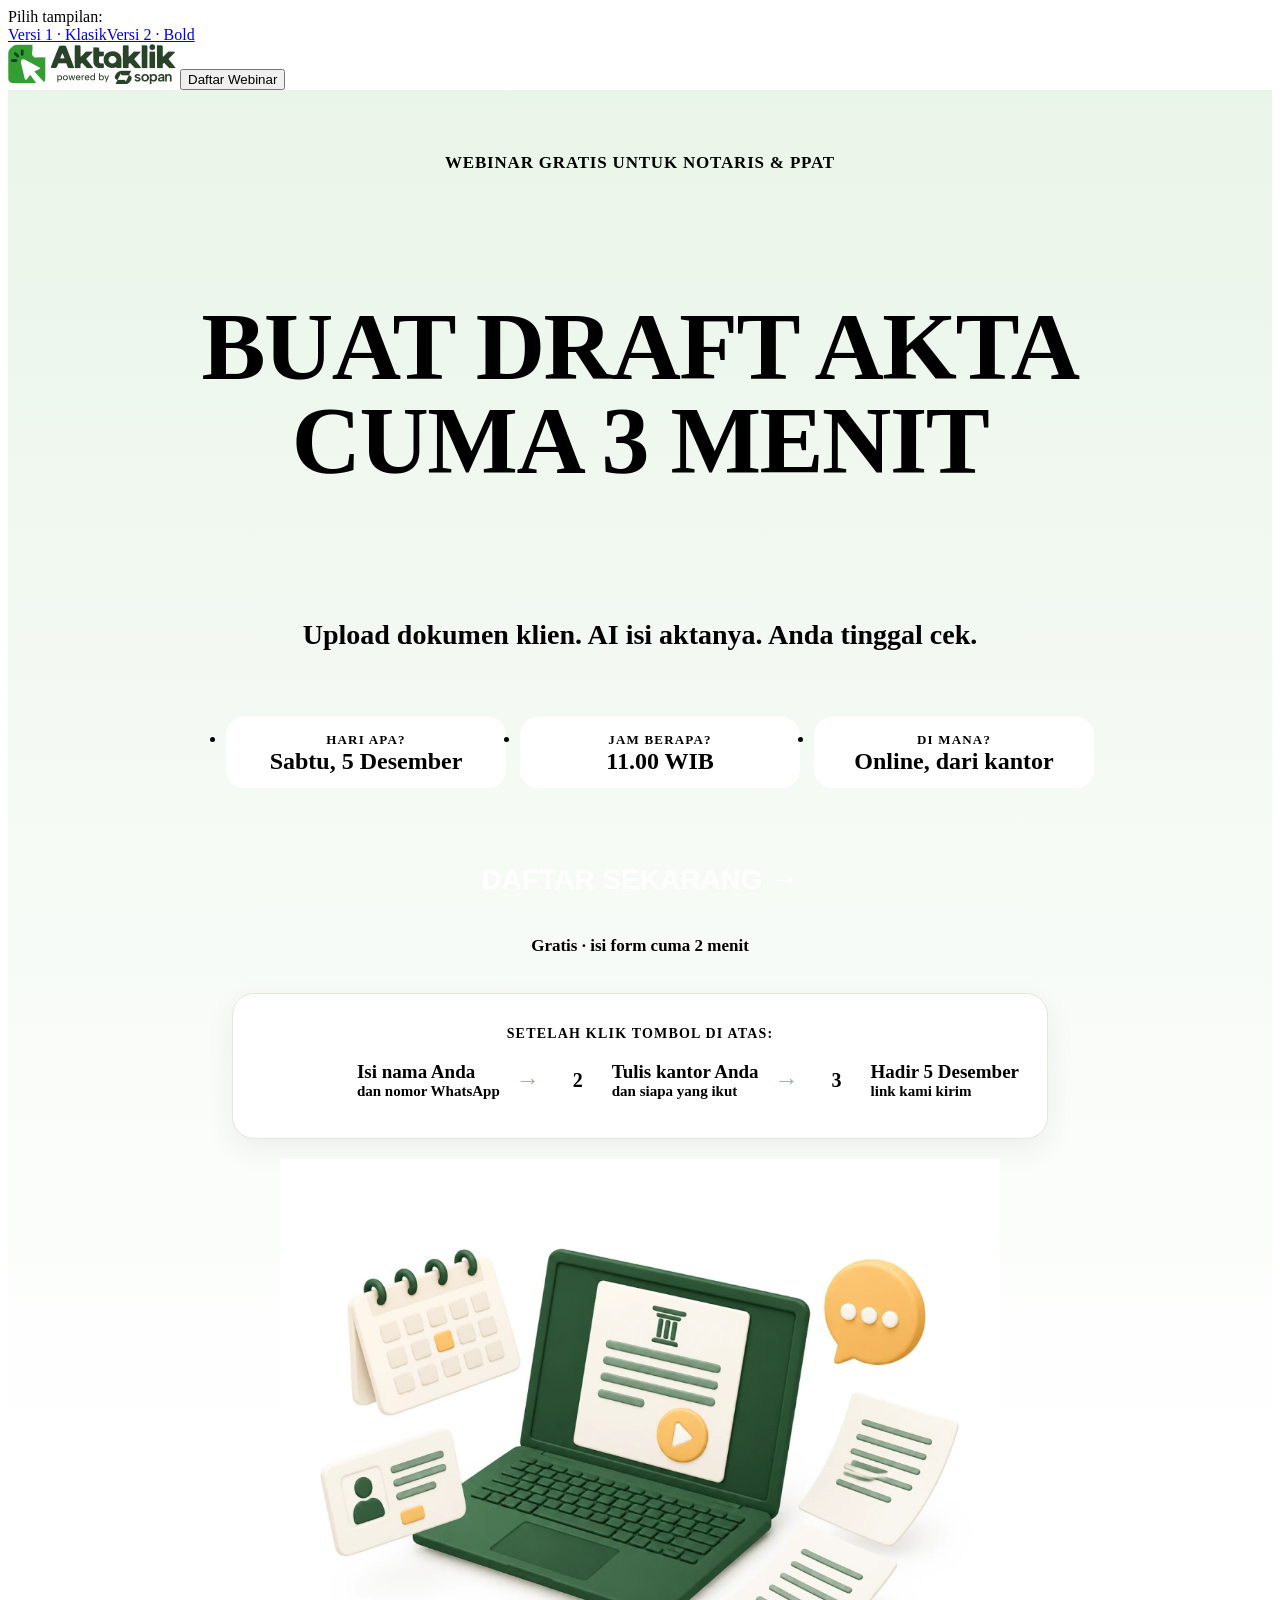
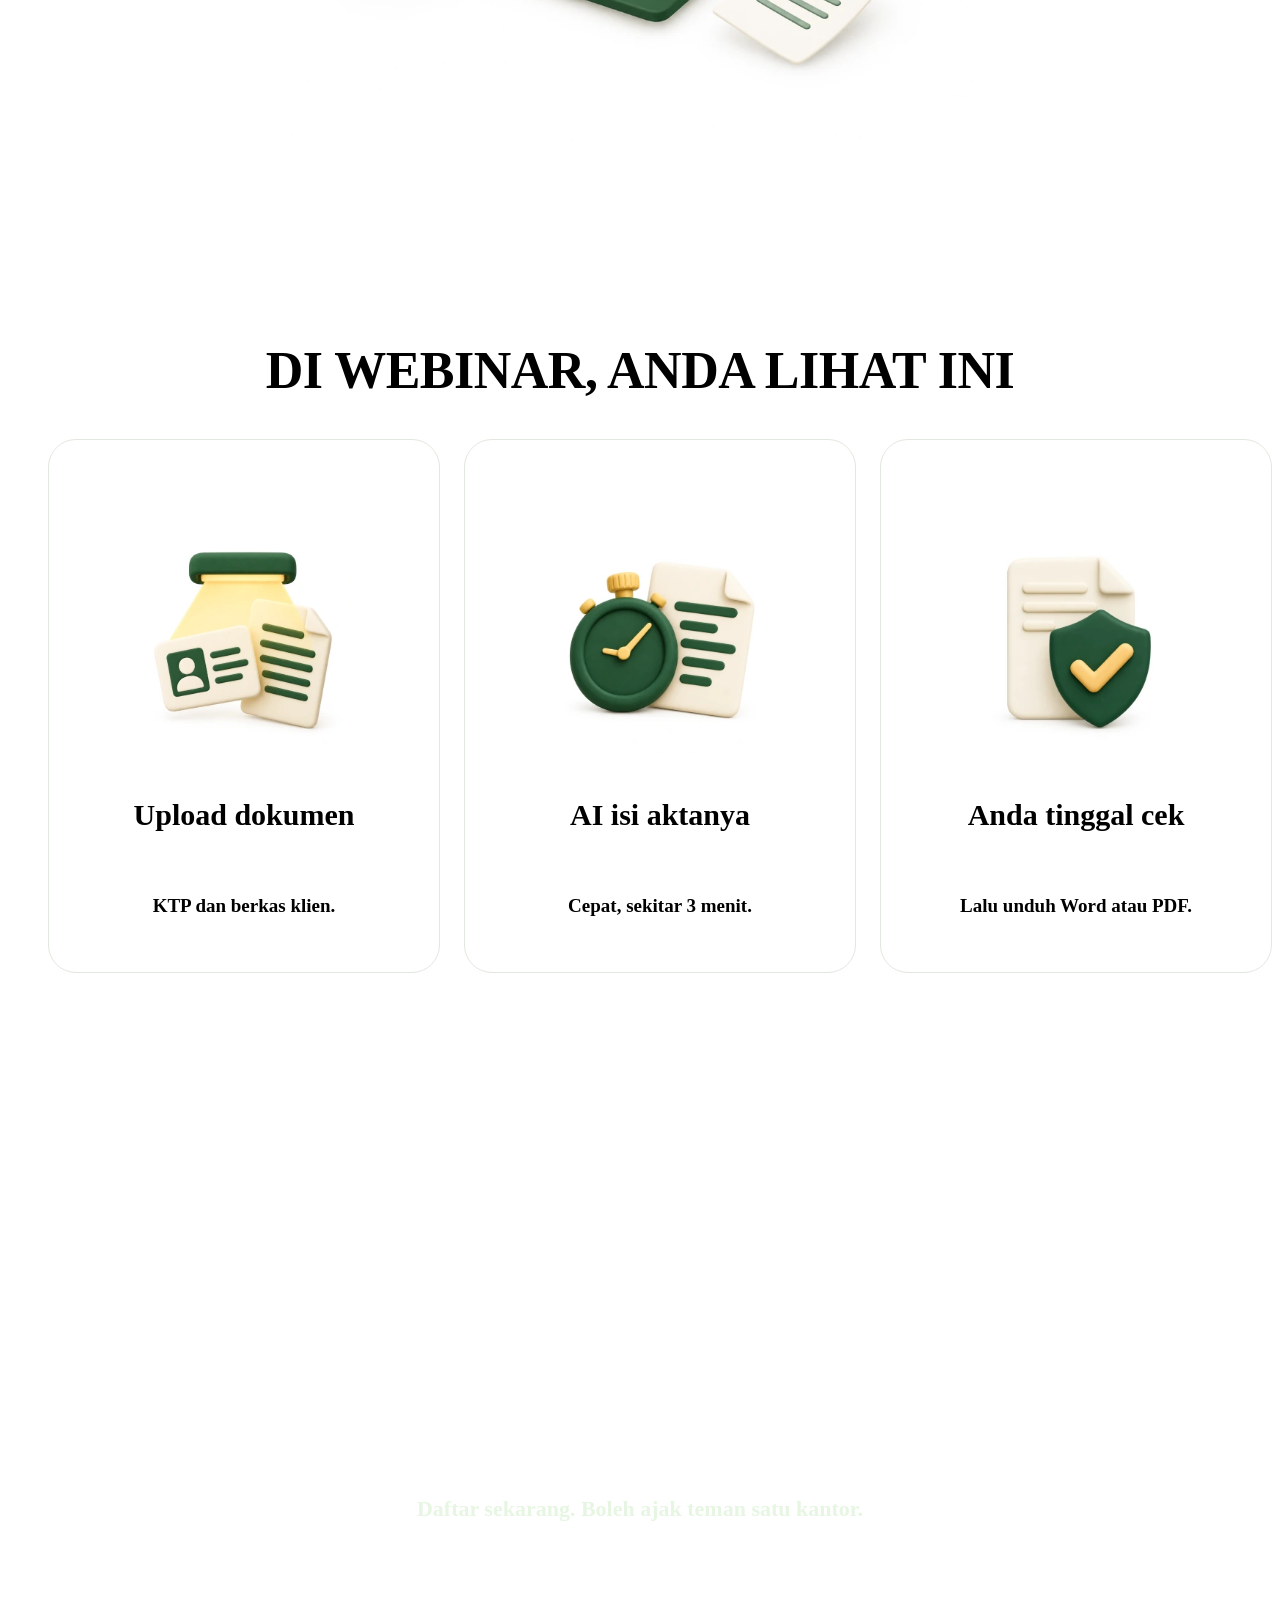
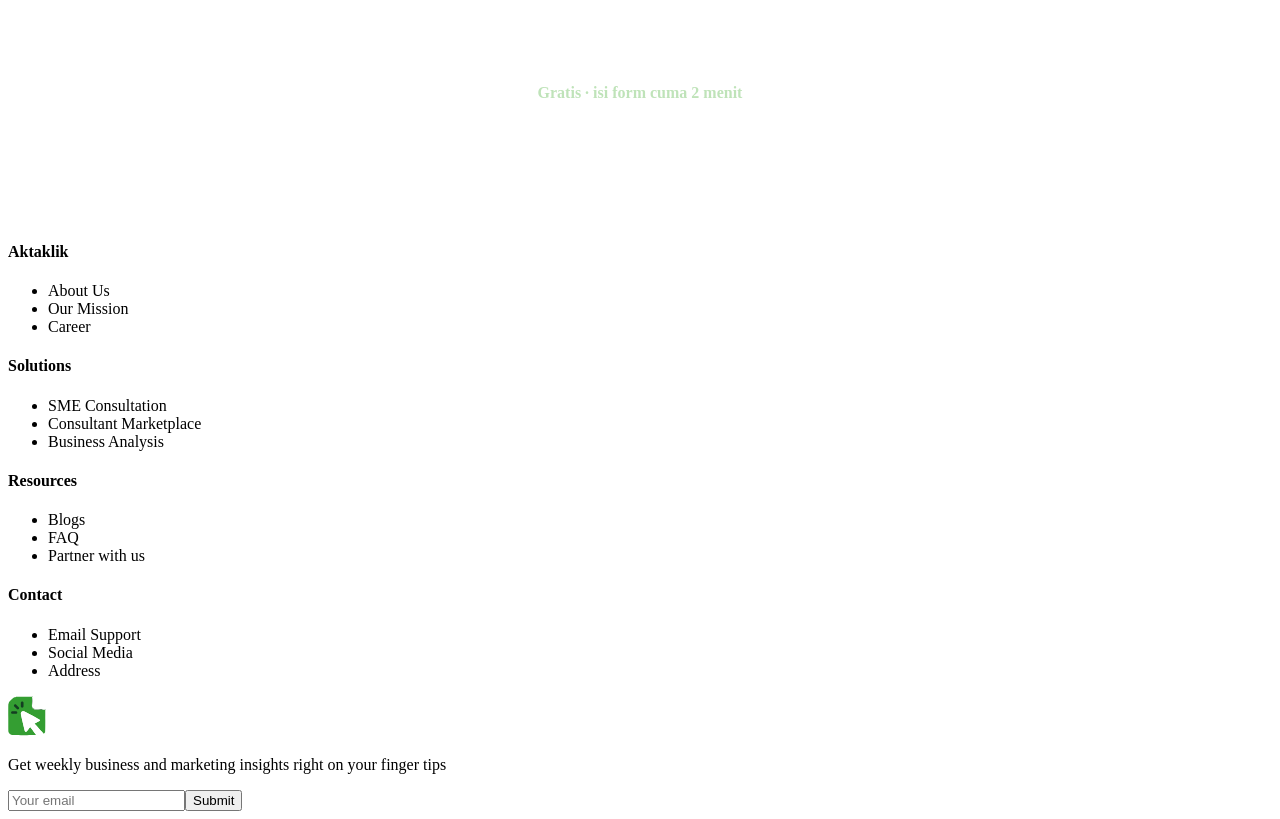
==== bold.html @ cf6633f9 "feat: halaman versi 2 (bold)" ====
<!doctype html>
<html lang="id">
<head>
<meta charset="utf-8">
<meta name="viewport" content="width=device-width,initial-scale=1">
<title>Webinar Gratis Aktaklik · Sabtu 5 Desember</title>
<meta name="description" content="Daftar webinar Aktaklik, Sabtu 5 Desember 2026 pukul 11.00 WIB, online.">
<meta name="robots" content="noindex">
<link rel="icon" href="assets/img/favicon.svg">
<link rel="preload" href="assets/fonts/albert-sans-latin-800-normal.woff2" as="font" type="font/woff2" crossorigin>
<link rel="stylesheet" href="assets/css/fonts.css">
<link rel="stylesheet" href="assets/css/base.css">
<link rel="stylesheet" href="assets/css/switcher.css">
<link rel="stylesheet" href="assets/css/modal.css">
<link rel="stylesheet" href="assets/css/bold.css">
</head>
<body data-version="bold">
<div class="switcher">
  <span>Pilih tampilan:</span>
  <nav aria-label="Pilih versi website"><a href="index.html">Versi 1 · Klasik</a><a href="bold.html" aria-current="page">Versi 2 · Bold</a></nav>
</div>
<header class="nav"><div class="container">
  <img src="assets/img/logo.webp" alt="Aktaklik powered by Sopan" width="168" height="40">
  <button class="btn-nav" type="button" data-open>Daftar Webinar</button>
</div></header>
<main>
  <section class="hero"><div class="container">
    <p class="tag">WEBINAR GRATIS UNTUK NOTARIS &amp; PPAT</p>
    <h1><span>Buat draft akta</span> <span>cuma <em>3 menit</em></span></h1>
    <p class="simple"><span>Upload dokumen klien.</span> <span>AI isi aktanya.</span> <span>Anda tinggal cek.</span></p>
    <ul class="when">
      <li><small>HARI APA?</small><b>Sabtu, 5 Desember</b></li>
      <li><small>JAM BERAPA?</small><b>11.00 WIB</b></li>
      <li><small>DI MANA?</small><b>Online, dari kantor</b></li>
    </ul>
    <button class="btn-glow" type="button" data-open>DAFTAR SEKARANG <span aria-hidden="true">→</span></button>
    <p class="free">Gratis · isi form cuma 2 menit</p>
    <div class="next"><p>SETELAH KLIK TOMBOL DI ATAS:</p><ol>
      <li><i>1</i><span><b>Isi nama Anda</b><small>dan nomor WhatsApp</small></span></li>
      <li><i>2</i><span><b>Tulis kantor Anda</b><small>dan siapa yang ikut</small></span></li>
      <li><i>3</i><span><b>Hadir 5 Desember</b><small>link kami kirim</small></span></li>
    </ol></div>
    <img class="visual blend" src="assets/img/hero.webp" alt="Ilustrasi laptop, kalender, dan dokumen klien" width="720" height="591">
  </div></section>

  <section class="see"><div class="container">
    <h2>Di webinar, Anda lihat ini</h2>
    <ol>
      <li><i>1</i><img class="blend" src="assets/img/icon-scan.webp" alt="" width="220" height="220" loading="lazy"><h3>Upload dokumen</h3><p>KTP dan berkas klien.</p></li>
      <li><i>2</i><img class="blend" src="assets/img/icon-timer.webp" alt="" width="220" height="220" loading="lazy"><h3>AI isi aktanya</h3><p>Cepat, sekitar 3 menit.</p></li>
      <li><i>3</i><img class="blend" src="assets/img/icon-shield.webp" alt="" width="220" height="220" loading="lazy"><h3>Anda tinggal cek</h3><p>Lalu unduh Word atau PDF.</p></li>
    </ol>
  </div></section>

  <section class="last"><div class="container"><div class="band">
    <h2><span>Sabtu, 5 Desember</span> <em>Jam 11 siang</em></h2>
    <p>Daftar sekarang. Boleh ajak teman satu kantor.</p>
    <button class="btn-glow white" type="button" data-open>DAFTAR SEKARANG <span aria-hidden="true">→</span></button>
    <small>Gratis · isi form cuma 2 menit</small>
  </div></div></section>
</main>
<footer class="footer"><div class="footer-box">
  <div class="footer-cols"><div><h4>Aktaklik</h4><ul><li>About Us</li><li>Our Mission</li><li>Career</li></ul></div><div><h4>Solutions</h4><ul><li>SME Consultation</li><li>Consultant Marketplace</li><li>Business Analysis</li></ul></div><div><h4>Resources</h4><ul><li>Blogs</li><li>FAQ</li><li>Partner with us</li></ul></div><div><h4>Contact</h4><ul><li>Email Support</li><li>Social Media</li><li>Address</li></ul></div></div>
  <div class="footer-bottom">
    <img src="assets/img/logo-white.svg" alt="Aktaklik powered by Sopan" width="168" height="40">
    <div class="news"><p>Get weekly business and marketing insights right on your finger tips</p>
      <form data-news><input type="email" placeholder="Your email" aria-label="Your email"><button>Submit</button></form><small aria-live="polite"></small></div>
  </div>
</div></footer>
<div id="modal-root"></div>
<script src="assets/js/config.js"></script>
<script src="assets/js/app.js"></script>
</body>
</html>
---- assets/css/modal.css ----
.overlay{position:fixed;inset:0;z-index:50;background:rgba(20,46,24,.55);display:flex;overflow-y:auto;overscroll-behavior:contain;padding:24px 16px}
.dialog{position:relative;margin:auto;width:480px;max-width:100%;background:#fff;border-radius:24px;padding:28px 40px 28px;box-shadow:0 24px 60px rgba(10,30,12,.25);animation:pop .35s ease-out}
.dialog.wide{width:560px}
@keyframes pop{from{opacity:0;transform:translateY(14px) scale(.98)}}
.top{display:flex;align-items:center;justify-content:space-between;gap:16px;min-height:36px}
.progress{flex:1}
.progress p{font-size:13px;font-weight:600;color:var(--green);margin-bottom:6px}
.progress div{display:flex;gap:6px}
.progress i{height:4px;flex:1;border-radius:4px;background:#e3e9e2}
.progress i.on{background:var(--primary)}
.stepper{display:flex;align-items:center;gap:8px;font-size:14px;font-weight:600;color:var(--muted)}
.stepper li{display:flex;align-items:center;gap:8px}
.stepper li+li::before{content:'';width:24px;height:2px;background:#dde5dc}
.stepper li.reached::before{background:var(--primary)}
.stepper b{display:grid;place-items:center;width:30px;height:30px;border-radius:50%;border:1px solid #dde5dc;font-weight:800}
.stepper .reached b{background:var(--primary);border-color:var(--primary);color:#fff}
.stepper .now{color:var(--dark);font-weight:800}
.close{flex:none;width:36px;height:36px;border:0;border-radius:50%;background:#f1f5f0;font-size:22px;line-height:1}
.title{margin:18px 0 6px;font-size:26px;font-weight:700;text-transform:none;letter-spacing:0;line-height:1.2}
.lead{font-size:16px;font-weight:500;line-height:1.45;margin-bottom:18px}
.pill{display:inline-block;margin-top:14px;background:var(--yellow);color:var(--deep);border-radius:99px;padding:6px 12px;font-size:12px;font-weight:800}
.field{margin:0 0 15px;border:0;padding:0;min-width:0}
.label{display:block;font-size:14px;font-weight:600;margin-bottom:8px;padding:0}
.label small{font-weight:500;color:var(--muted);font-size:12px}
.q .label{font-size:15px;font-weight:700}
.q .label em{font-style:normal;color:var(--primary);margin-right:6px}
.input{display:flex;align-items:center;border:1px solid var(--line);border-radius:12px;height:48px;background:#fff}
.input:focus-within{border-color:var(--primary);box-shadow:0 0 0 3px rgba(58,162,56,.15)}
.input input{border:0;outline:0;background:transparent;width:100%;height:100%;padding:0 15px;font-size:16px;min-width:0;border-radius:12px}
.input input::placeholder{color:var(--muted)}
.input .pre{padding:0 12px 0 15px;border-right:1px solid var(--line);font-weight:600;font-size:15px}
.chips{display:flex;flex-wrap:wrap;gap:8px}
.chip{position:relative}
.chip input{position:absolute;opacity:0;pointer-events:none}
.chip span{display:block;border:1px solid var(--line);border-radius:99px;padding:8px 15px;font-size:14px;font-weight:500;cursor:pointer;background:#fff}
.chip input:checked+span{background:var(--soft);border-color:var(--primary);color:var(--green);font-weight:600}
.chip input:focus-visible+span{outline:3px solid var(--yellow);outline-offset:2px}
.error{display:none;color:#b42318;font-size:12.5px;font-weight:600;margin-top:6px}
.invalid .error{display:block}
.invalid .input{border-color:#d92d20}
.person{display:grid;grid-template-columns:3fr 2fr 36px;gap:8px;align-items:center;margin-bottom:8px}
.add{width:100%;height:42px;border:1px dashed var(--primary);border-radius:12px;background:#f3f9f2;color:var(--green);font-weight:600;font-size:14px}
.total,.hint{font-size:13px;font-weight:500;color:var(--body);margin-top:8px}
.btn-main,.btn-line{display:flex;justify-content:center;align-items:center;gap:8px;width:100%;min-height:52px;border-radius:99px;font-weight:700;font-size:16px;border:1px solid var(--primary);padding:0 16px}
.btn-main{background:var(--primary);color:#fff;margin-top:6px}
.btn-line{background:#fff;color:var(--green);margin-top:12px}
.textbtn{display:block;margin:12px auto 0;border:0;background:none;font-size:14px;font-weight:500;color:var(--muted);padding:6px}
.privacy{text-align:center;font-size:13px;color:var(--muted);margin-top:14px}
.success{text-align:center}
.success>img{width:150px;height:150px;margin:0 auto 8px}
.success .close{position:absolute;right:16px;top:16px}
.success .title{margin-top:0}
.summary{background:#f5faf4;border:1px solid #e3eee1;border-radius:14px;padding:8px 20px;margin-bottom:16px;text-align:left}
.summary div{display:flex;justify-content:space-between;gap:16px;padding:6px 0;font-size:14px}
.summary dt{color:var(--body)}
.summary dd{margin:0;font-weight:700;text-align:right;overflow-wrap:anywhere;min-width:0}

/* bold */
[data-version="bold"] .title{font-size:34px;font-weight:800;text-transform:uppercase;margin-top:8px}
[data-version="bold"] .lead b{color:var(--green);font-weight:800}
[data-version="bold"] .btn-main{min-height:66px;font-size:21px;font-weight:800;margin-top:12px;border:0;animation:breathe-form 1.1s ease-in-out infinite alternate}
@keyframes breathe-form{
  from{transform:scale(1);box-shadow:0 0 18px 1px rgba(58,162,56,.4)}
  to{transform:scale(1.025);box-shadow:0 0 0 7px rgba(58,162,56,.18),0 0 38px 8px rgba(58,162,56,.5)}
}
[data-version="bold"] .success .title{font-size:34px}
.next-list{background:#f5faf4;border:1px solid #e3eee1;border-radius:14px;padding:16px 20px;text-align:left;margin-bottom:12px}
.next-list li{display:flex;gap:14px;align-items:center;padding:7px 0}
.next-list i{display:grid;place-items:center;flex:none;width:38px;height:38px;border-radius:50%;background:var(--primary);color:#fff;font-style:normal;font-weight:800;font-size:17px}
.next-list b{display:block;font-size:18px;font-weight:800}
.next-list small{display:block;font-size:14px;font-weight:500;color:var(--body)}
[data-version="bold"] .success .lead{margin-bottom:14px}

@media (max-width:600px){
  .overlay{padding:0}
  .dialog,.dialog.wide{width:100%;min-height:100%;margin:0;border-radius:0;padding:16px 20px calc(24px + env(safe-area-inset-bottom));box-shadow:none}
  .title{font-size:23px}
  [data-version="bold"] .title,[data-version="bold"] .success .title{font-size:27px}
  .stepper{gap:6px;font-size:12px}
  .stepper li{gap:6px}
  .stepper li+li::before{width:12px}
  .stepper li:not(.now) span{display:none}
  .person{grid-template-columns:1fr 36px}
  .person .input:nth-child(2){grid-row:2}
  .person{margin-bottom:14px}
  [data-version="bold"] .btn-main{font-size:18px}
}
---- assets/css/bold.css ----
.hero{background:linear-gradient(#eaf5e9,#fff 80%);padding:36px 0 64px;text-align:center}
.hero .container{display:flex;flex-direction:column;align-items:center;gap:20px}
.tag{background:var(--yellow);color:var(--deep);border-radius:99px;padding:10px 22px;font-size:17px;font-weight:800;letter-spacing:.8px}
h1{font-size:clamp(40px,10.6vw,96px);font-weight:800;text-transform:uppercase;line-height:.98;letter-spacing:-1.5px;text-wrap:balance}
h1 span{display:block}
h1 em{font-style:normal;color:var(--primary);white-space:nowrap}
.simple{font-size:28px;font-weight:600;line-height:1.35}
.when{display:grid;grid-template-columns:repeat(3,280px);gap:14px}
.when li{background:#fff;border:2px solid var(--primary);border-radius:18px;padding:13px 10px}
.when small{display:block;font-size:13px;font-weight:800;letter-spacing:1.2px;color:var(--green)}
.when b{display:block;font-size:24px;font-weight:800}
.btn-glow{--glow:58,162,56;border:0;border-radius:99px;width:min(520px,100%);min-height:88px;padding:0 24px;margin-top:12px;background:var(--primary);color:#fff;font-size:28px;font-weight:800;animation:breathe 1.1s ease-in-out infinite alternate}
.btn-glow.white{--glow:255,255,255;background:#fff;color:var(--green)}
@keyframes breathe{
  from{transform:scale(1);box-shadow:0 0 26px 2px rgba(var(--glow),.45),0 10px 24px rgba(31,92,30,.25)}
  to{transform:scale(1.045);box-shadow:0 0 0 10px rgba(var(--glow),.2),0 0 60px 14px rgba(var(--glow),.58),0 14px 30px rgba(31,92,30,.3)}
}
.free{font-size:17px;font-weight:700;color:var(--body);margin-top:-8px}
.next{background:#fff;border:1px solid #e1e8de;border-radius:22px;padding:18px 28px 20px;box-shadow:0 10px 30px rgba(41,67,41,.07)}
.next>p{font-size:14px;font-weight:800;letter-spacing:1.2px;color:var(--green);margin-bottom:14px}
.next ol{display:flex;align-items:center;gap:16px;text-align:left}
.next li{display:flex;align-items:center;gap:12px}
.next li+li::before{content:'→';color:#9db59a;font-weight:800;font-size:24px;margin-right:4px}
.next i,.see i{display:grid;place-items:center;flex:none;border-radius:50%;font-style:normal;font-weight:800}
.next i{width:44px;height:44px;background:var(--soft);color:var(--green);font-size:20px}
.next li:first-child i{background:var(--primary);color:#fff}
.next b{display:block;font-size:19px;font-weight:800}
.next small{display:block;font-size:15px;font-weight:600;color:var(--body)}
.visual{width:100%;max-width:720px;height:auto}
.see{background:var(--bg-soft);padding:88px 0;text-align:center}
h2{text-transform:uppercase;font-weight:800;letter-spacing:-.5px;line-height:1.08;text-wrap:balance}
.see h2{font-size:52px;margin-bottom:40px}
.see ol{display:grid;grid-template-columns:repeat(3,1fr);gap:24px}
.see li{background:#fff;border:1px solid #e1e8de;border-radius:28px;padding:28px 16px 36px;display:flex;flex-direction:column;align-items:center;gap:14px}
.see i{width:52px;height:52px;background:var(--primary);color:#fff;font-size:24px}
.see img{width:220px;height:220px}
.see h3{font-size:30px;font-weight:800}
.see p{font-size:19px;font-weight:600;color:var(--body)}
.last{padding:72px 0}
.band{background:var(--deep);color:#fff;border-radius:32px;padding:64px 24px 48px;display:flex;flex-direction:column;align-items:center;gap:16px;text-align:center}
.band h2{font-size:64px}
.band h2 span,.band h2 em{display:block}
.band h2 em{font-style:normal;color:var(--yellow)}
.band p{font-size:22px;font-weight:600;color:#e6f6e2}
.band small{font-size:16px;font-weight:700;color:#bfe3b9;margin-top:8px}
@media (max-width:900px){
  .when{grid-template-columns:repeat(3,1fr);width:100%}
  .when b{font-size:19px}
  .next{width:100%;max-width:480px}
  .next ol{flex-direction:column;align-items:stretch;gap:12px}
  .next li+li::before{content:none}
  .see ol{grid-template-columns:1fr;max-width:440px;margin-inline:auto;gap:16px}
  .see{padding:64px 0}
}
@media (max-width:600px){
  .hero{padding:20px 0 40px}
  .hero .container{gap:14px}
  .tag{font-size:11.5px;padding:8px 14px;letter-spacing:.4px}
  .simple{font-size:20px}
  .simple span{display:block}
  .when{grid-template-columns:1fr;gap:6px;max-width:360px}
  .when li{display:flex;justify-content:space-between;align-items:center;padding:8px 16px;border-radius:12px}
  .when small{font-size:11px}
  .when b{font-size:17px}
  .btn-glow{min-height:68px;font-size:21px;width:calc(100% - 20px);margin-top:10px}
  .free{margin-top:0;font-size:15px}
  .visual{margin-top:8px}
  .see h2{font-size:34px;margin-bottom:28px}
  .see img{width:170px;height:170px}
  .see h3{font-size:25px}
  .last{padding:40px 0}
  .band{padding:44px 16px 32px;border-radius:24px}
  .band h2{font-size:clamp(28px,8.8vw,44px)}
  .band p{font-size:18px}
}
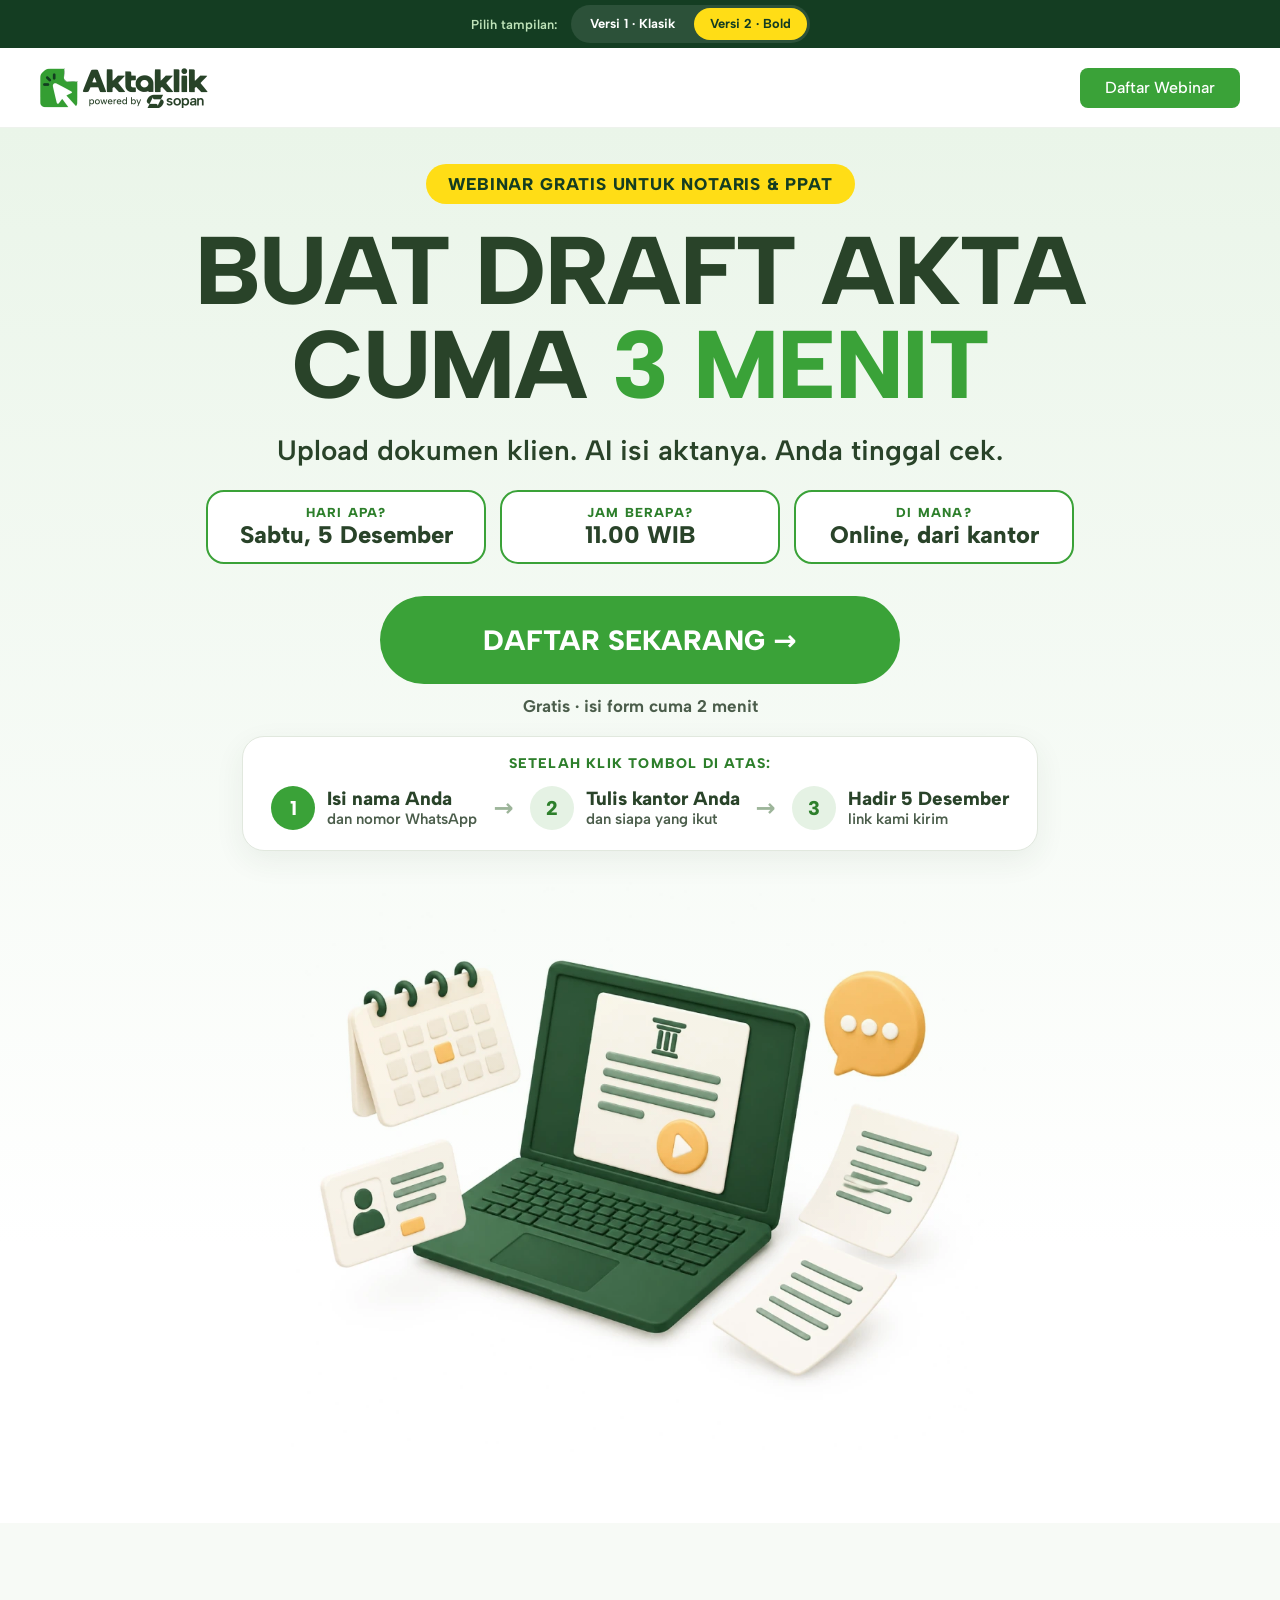
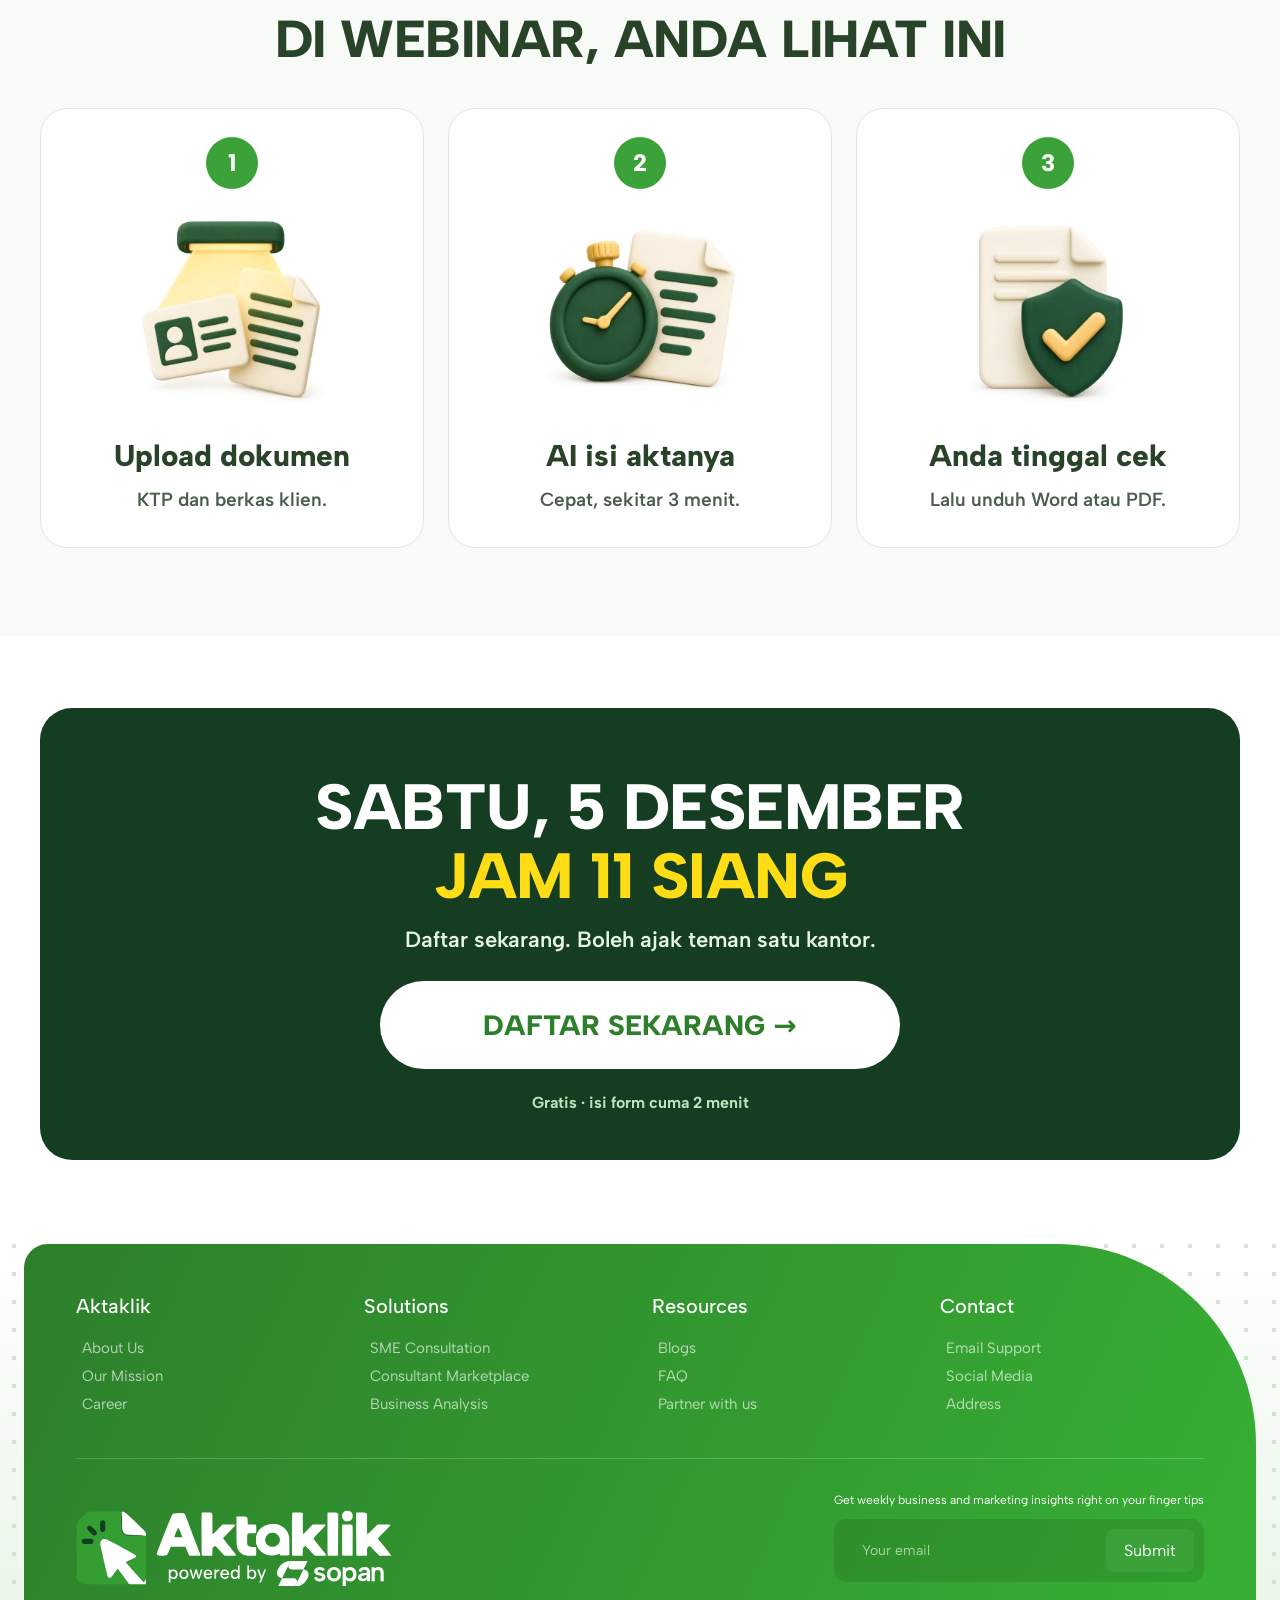
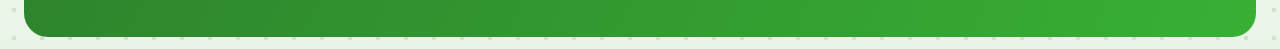
==== commit 08549f82: "fix: susunan judul versi bold di tablet dan HP" ====
--- a/bold.html
+++ b/bold.html
@@ -26,7 +26,7 @@
 <main>
   <section class="hero"><div class="container">
     <p class="tag">WEBINAR GRATIS UNTUK NOTARIS &amp; PPAT</p>
-    <h1><span>Buat draft akta</span> <span>cuma <em>3 menit</em></span></h1>
+    <h1>Buat draft <br class="m">akta <br class="d">cuma <br class="m"><em>3 menit</em></h1>
     <p class="simple"><span>Upload dokumen klien.</span> <span>AI isi aktanya.</span> <span>Anda tinggal cek.</span></p>
     <ul class="when">
       <li><small>HARI APA?</small><b>Sabtu, 5 Desember</b></li>
--- a/assets/css/fonts.css
+++ b/assets/css/fonts.css
@@ -0,0 +1,5 @@
+@font-face{font-family:'Albert Sans';font-style:normal;font-weight:400;font-display:swap;src:url('../fonts/albert-sans-latin-400-normal.woff2') format('woff2')}
+@font-face{font-family:'Albert Sans';font-style:normal;font-weight:500;font-display:swap;src:url('../fonts/albert-sans-latin-500-normal.woff2') format('woff2')}
+@font-face{font-family:'Albert Sans';font-style:normal;font-weight:600;font-display:swap;src:url('../fonts/albert-sans-latin-600-normal.woff2') format('woff2')}
+@font-face{font-family:'Albert Sans';font-style:normal;font-weight:700;font-display:swap;src:url('../fonts/albert-sans-latin-700-normal.woff2') format('woff2')}
+@font-face{font-family:'Albert Sans';font-style:normal;font-weight:800;font-display:swap;src:url('../fonts/albert-sans-latin-800-normal.woff2') format('woff2')}
--- a/assets/css/base.css
+++ b/assets/css/base.css
@@ -0,0 +1,50 @@
+:root{--dark:#294329;--green:#2d7f2b;--primary:#3aa238;--body:#4b5d4b;--muted:#8b978a;--soft:#e5f2e4;--line:#dde8dd;--yellow:#ffdd16;--deep:#143d22;--bg-soft:#f7faf6;--bar:48px}
+*,*::before,*::after{box-sizing:border-box}
+html{scroll-behavior:smooth;-webkit-text-size-adjust:100%}
+body{margin:0;font-family:'Albert Sans',system-ui,sans-serif;color:var(--dark);background:#fff;-webkit-font-smoothing:antialiased;overflow-x:hidden}
+body.locked{overflow:hidden}
+img{display:block;max-width:100%}
+h1,h2,h3,p,ul,ol{margin:0;padding:0}
+ul,ol{list-style:none}
+a{color:inherit;text-decoration:none}
+button,input{font:inherit;color:inherit}
+button{cursor:pointer}
+:focus-visible{outline:3px solid var(--yellow);outline-offset:2px}
+.container{width:min(1200px,100% - 48px);margin-inline:auto}
+.blend{mix-blend-mode:multiply}
+
+/* nav */
+.nav{height:80px;border-bottom:1px solid #eef2ed;background:#fff;display:flex;align-items:center}
+.nav .container{display:flex;align-items:center;justify-content:space-between;gap:16px}
+.nav img{width:168px;height:40px}
+.btn-nav{border:0;background:var(--primary);color:#fff;border-radius:8px;min-width:160px;height:40px;padding:0 18px;font-weight:500;font-size:16px}
+
+/* footer */
+.footer{padding:12px 24px 12px;background:radial-gradient(#cfe3cc 2px,transparent 2.5px) 0 0/28px 28px,linear-gradient(#fff,#e9f5e7)}
+.footer-box{background:linear-gradient(115deg,#2d7f2b,#37b034);color:#fff;border-radius:24px 200px 24px 24px;padding:50px 52px 34px;max-width:1392px;margin-inline:auto}
+.footer-cols{display:grid;grid-template-columns:repeat(4,1fr);gap:24px;padding-bottom:40px;border-bottom:1px solid rgba(255,255,255,.2)}
+.footer h4{margin:0 0 16px;font-weight:500;font-size:20px}
+.footer li{font-size:15px;opacity:.65;padding:5px 0 5px 6px}
+.footer-bottom{display:flex;justify-content:space-between;align-items:center;gap:24px;flex-wrap:wrap;padding-top:34px}
+.footer-bottom img{width:316px;height:auto}
+.news p{font-size:12px;margin-bottom:12px}
+.news form{display:flex;background:rgba(0,0,0,.1);border-radius:12px;padding:10px;gap:8px;width:min(416px,100%)}
+.news input{flex:1;min-width:0;background:transparent;border:0;color:#fff;padding:0 18px;font-size:14px}
+.news input::placeholder{color:rgba(255,255,255,.6)}
+.news button{border:0;border-radius:8px;background:var(--primary);color:#fff;padding:12px 18px}
+.news small{display:block;margin-top:8px;min-height:1em}
+
+@media (max-width:900px){
+  .footer-box{border-radius:20px 80px 20px 20px;padding:36px 24px 28px}
+  .footer-cols{grid-template-columns:repeat(2,1fr)}
+  .footer-bottom img{width:220px}
+  .news{width:100%}
+}
+@media (max-width:600px){
+  .container{width:calc(100% - 32px)}
+  .footer{padding:8px}
+  .nav{height:64px}
+  .nav img{width:134px;height:32px}
+  .btn-nav{min-width:0;height:36px;font-size:14px;padding:0 14px}
+}
+@media (prefers-reduced-motion:reduce){*,*::before,*::after{animation:none!important;transition:none!important;scroll-behavior:auto!important}}
--- a/assets/css/switcher.css
+++ b/assets/css/switcher.css
@@ -0,0 +1,12 @@
+.switcher{position:sticky;top:0;z-index:40;height:var(--bar);background:var(--deep);color:#fff;display:flex;align-items:center;justify-content:center;gap:14px;padding:0 12px}
+.switcher>span{font-size:13px;font-weight:600;color:#bfe3b9;white-space:nowrap}
+.switcher nav{display:flex;background:rgba(255,255,255,.1);border-radius:999px;padding:3px;gap:3px}
+.switcher a{display:block;border-radius:999px;padding:6px 16px;font-size:13px;line-height:20px;font-weight:700;white-space:nowrap}
+.switcher a:hover{background:rgba(255,255,255,.12)}
+.switcher a[aria-current="page"]{background:var(--yellow);color:var(--deep)}
+@media (max-width:480px){
+  .switcher>span{display:none}
+  .switcher nav{width:100%}
+  .switcher a{flex:1;text-align:center;padding:6px 8px}
+  .switcher nav{max-width:360px}
+}
--- a/assets/css/bold.css
+++ b/assets/css/bold.css
@@ -1,8 +1,8 @@
 .hero{background:linear-gradient(#eaf5e9,#fff 80%);padding:36px 0 64px;text-align:center}
 .hero .container{display:flex;flex-direction:column;align-items:center;gap:20px}
 .tag{background:var(--yellow);color:var(--deep);border-radius:99px;padding:10px 22px;font-size:17px;font-weight:800;letter-spacing:.8px}
-h1{font-size:clamp(40px,10.6vw,96px);font-weight:800;text-transform:uppercase;line-height:.98;letter-spacing:-1.5px;text-wrap:balance}
-h1 span{display:block}
+h1{font-size:min(96px,9.4vw);font-weight:800;text-transform:uppercase;line-height:.98;letter-spacing:-1.5px;text-wrap:balance}
+h1 br.m{display:none}
 h1 em{font-style:normal;color:var(--primary);white-space:nowrap}
 .simple{font-size:28px;font-weight:600;line-height:1.35}
 .when{display:grid;grid-template-columns:repeat(3,280px);gap:14px}
@@ -54,6 +54,9 @@
 }
 @media (max-width:600px){
   .hero{padding:20px 0 40px}
+  h1{font-size:clamp(40px,13.2vw,64px);letter-spacing:-1px}
+  h1 br.m{display:inline}
+  h1 br.d{display:none}
   .hero .container{gap:14px}
   .tag{font-size:11.5px;padding:8px 14px;letter-spacing:.4px}
   .simple{font-size:20px}
@@ -70,6 +73,6 @@
   .see h3{font-size:25px}
   .last{padding:40px 0}
   .band{padding:44px 16px 32px;border-radius:24px}
-  .band h2{font-size:clamp(28px,8.8vw,44px)}
+  .band h2{font-size:clamp(23px,7.6vw,44px)}
   .band p{font-size:18px}
 }
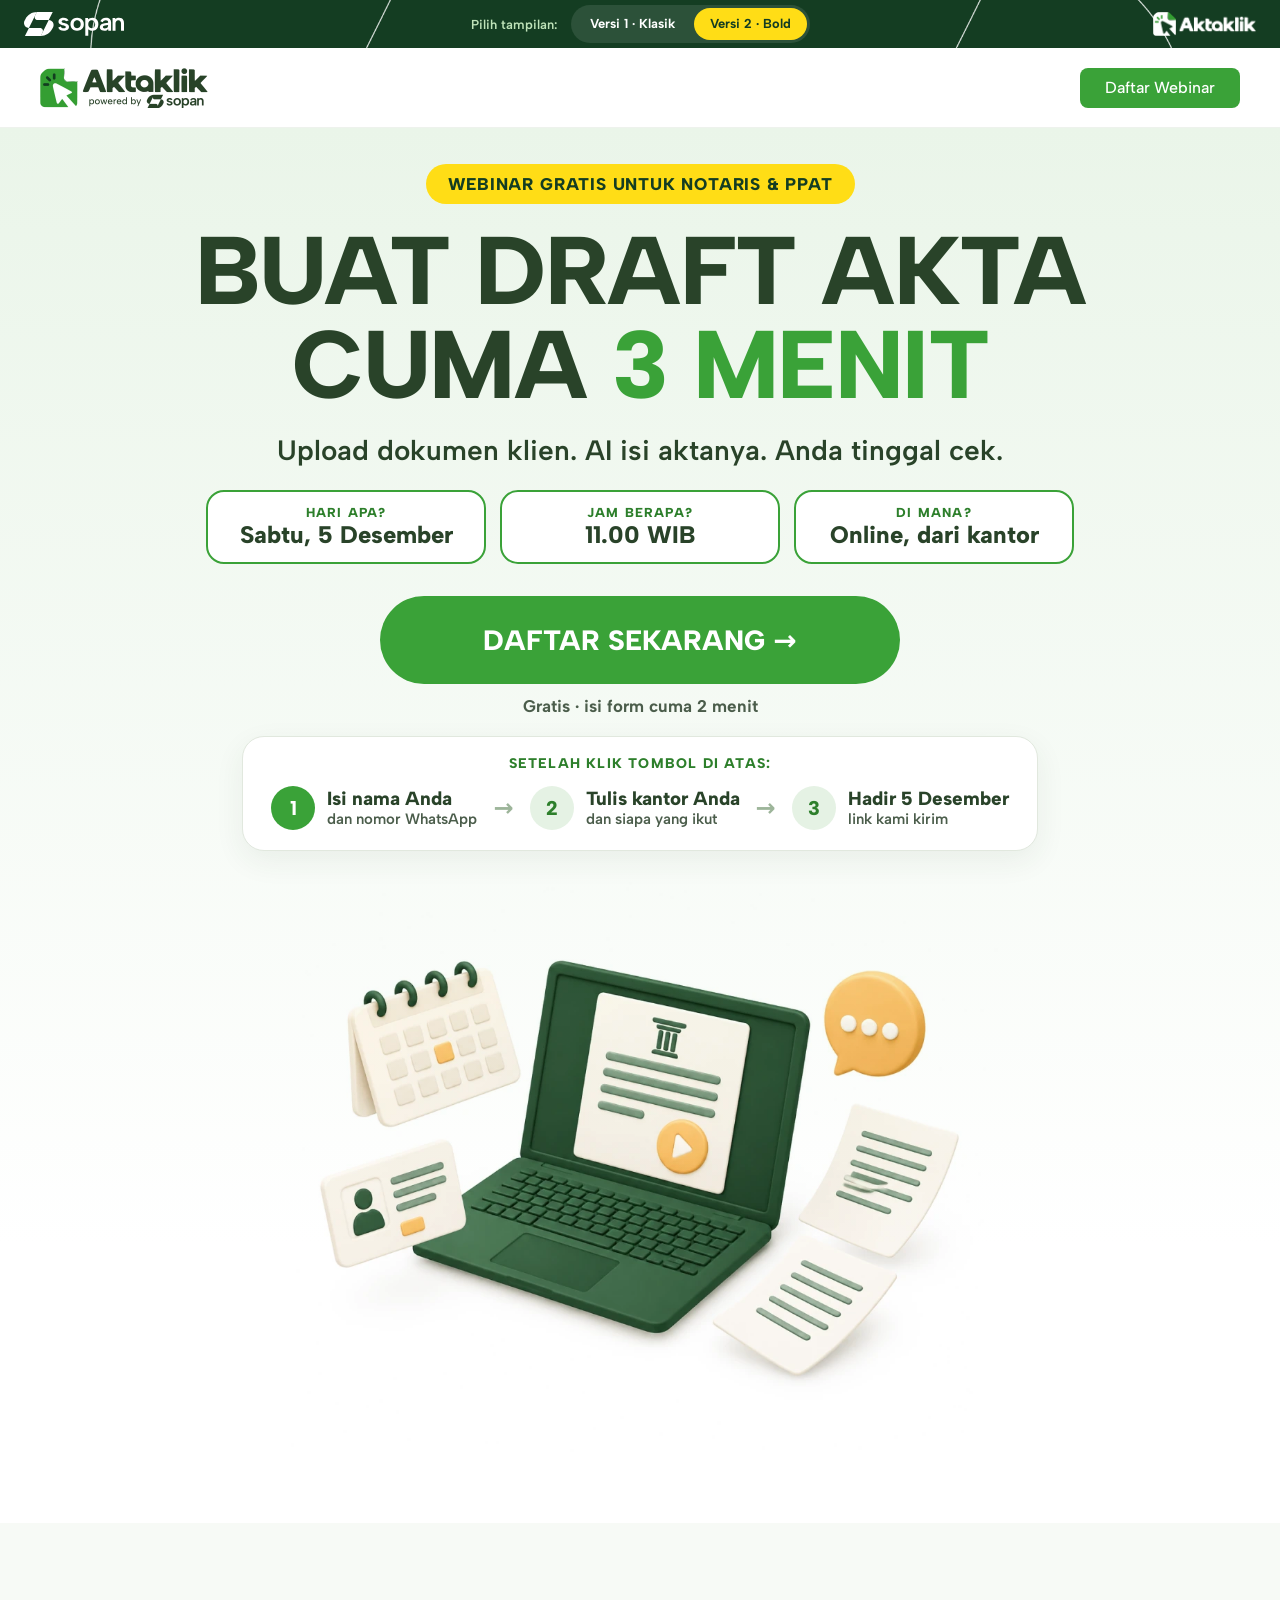
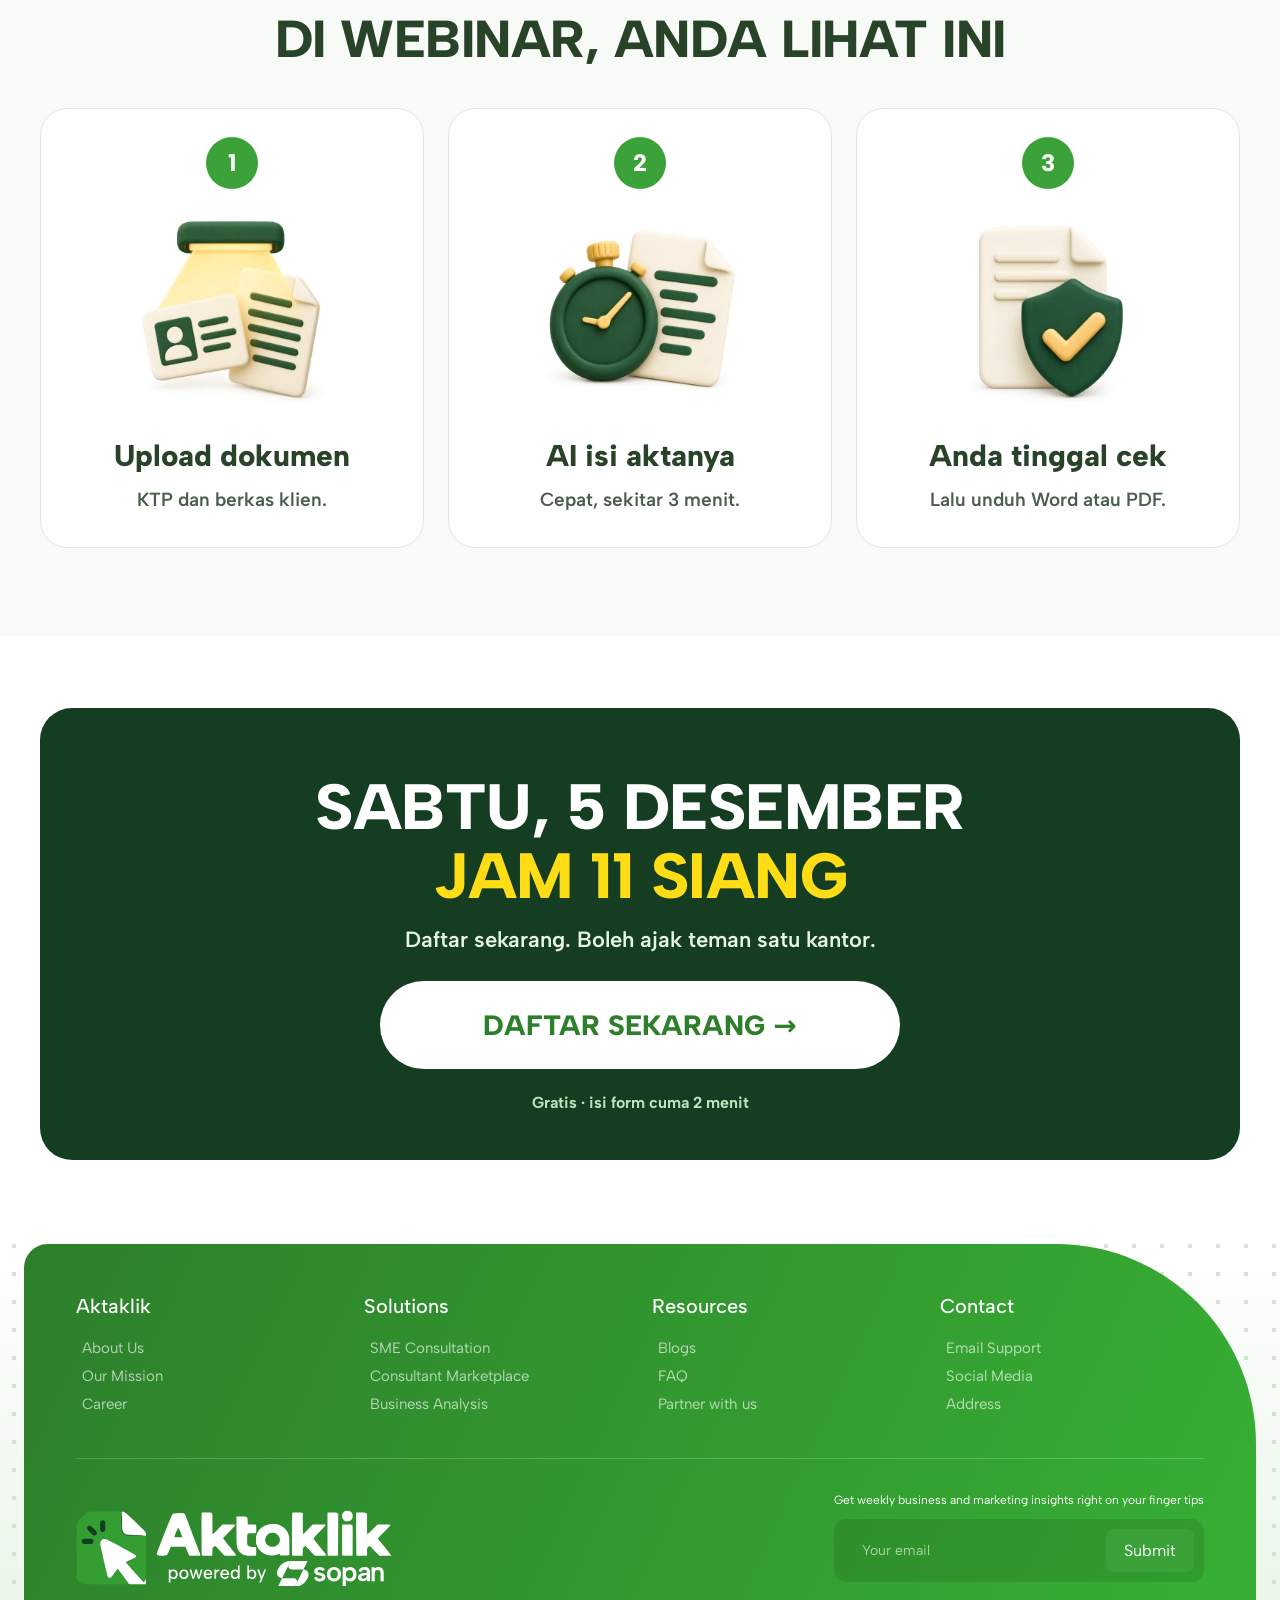
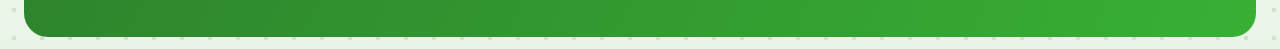
==== commit 52b8ef5c: "feat: logo Sopan dan Aktaklik plus outline Sopan di top bar" ====
--- a/bold.html
+++ b/bold.html
@@ -16,8 +16,10 @@
 </head>
 <body data-version="bold">
 <div class="switcher">
-  <span>Pilih tampilan:</span>
-  <nav aria-label="Pilih versi website"><a href="index.html">Versi 1 · Klasik</a><a href="bold.html" aria-current="page">Versi 2 · Bold</a></nav>
+  <img class="sw-logo" src="assets/img/sopan-white.svg" alt="Sopan" width="116" height="28">
+  <div class="sw-mid"><span>Pilih tampilan:</span>
+  <nav aria-label="Pilih versi website"><a href="index.html">Versi 1 · Klasik</a><a href="bold.html" aria-current="page">Versi 2 · Bold</a></nav></div>
+  <img class="sw-logo" src="assets/img/aktaklik-white.png" alt="Aktaklik" width="120" height="28">
 </div>
 <header class="nav"><div class="container">
   <img src="assets/img/logo.webp" alt="Aktaklik powered by Sopan" width="168" height="40">
--- a/assets/css/switcher.css
+++ b/assets/css/switcher.css
@@ -1,12 +1,23 @@
-.switcher{position:sticky;top:0;z-index:40;height:var(--bar);background:var(--deep);color:#fff;display:flex;align-items:center;justify-content:center;gap:14px;padding:0 12px}
-.switcher>span{font-size:13px;font-weight:600;color:#bfe3b9;white-space:nowrap}
+.switcher{position:sticky;top:0;z-index:40;min-height:var(--bar);background:var(--deep);color:#fff;display:grid;grid-template-columns:1fr auto 1fr;align-items:center;gap:14px;padding:0 24px;overflow:hidden}
+/* outline putih logo Sopan, besar dan terpotong oleh bar */
+.switcher::before{content:"";position:absolute;inset:0;background:url(../img/sopan-outline.png) 50% 42%/min(1100px,220%) auto no-repeat;opacity:.8;pointer-events:none}
+.switcher>*{position:relative}
+.sw-logo{height:24px;width:auto}
+.sw-logo:last-child{justify-self:end}
+.sw-mid{display:flex;align-items:center;justify-content:center;gap:14px}
+.sw-mid span{font-size:13px;font-weight:600;color:#bfe3b9;white-space:nowrap}
 .switcher nav{display:flex;background:rgba(255,255,255,.1);border-radius:999px;padding:3px;gap:3px}
 .switcher a{display:block;border-radius:999px;padding:6px 16px;font-size:13px;line-height:20px;font-weight:700;white-space:nowrap}
 .switcher a:hover{background:rgba(255,255,255,.12)}
 .switcher a[aria-current="page"]{background:var(--yellow);color:var(--deep)}
-@media (max-width:480px){
-  .switcher>span{display:none}
-  .switcher nav{width:100%}
+@media (max-width:700px){
+  .sw-mid span{display:none}
+}
+@media (max-width:560px){
+  /* HP: logo di baris atas, tombol versi di bawahnya */
+  .switcher{grid-template-columns:1fr 1fr;gap:8px 12px;padding:8px 12px}
+  .sw-logo{height:20px}
+  .sw-mid{grid-column:1/-1;grid-row:2}
+  .switcher nav{width:100%;max-width:360px}
   .switcher a{flex:1;text-align:center;padding:6px 8px}
-  .switcher nav{max-width:360px}
 }
--- a/assets/css/modal.css
+++ b/assets/css/modal.css
@@ -8,7 +8,7 @@
 .progress div{display:flex;gap:6px}
 .progress i{height:4px;flex:1;border-radius:4px;background:#e3e9e2}
 .progress i.on{background:var(--primary)}
-.stepper{display:flex;align-items:center;gap:8px;font-size:14px;font-weight:600;color:var(--muted)}
+.stepper{display:flex;align-items:center;gap:8px;font-size:14px;font-weight:600;color:var(--muted);white-space:nowrap}
 .stepper li{display:flex;align-items:center;gap:8px}
 .stepper li+li::before{content:'';width:24px;height:2px;background:#dde5dc}
 .stepper li.reached::before{background:var(--primary)}
--- a/assets/css/bold.css
+++ b/assets/css/bold.css
@@ -76,3 +76,6 @@
   .band h2{font-size:clamp(23px,7.6vw,44px)}
   .band p{font-size:18px}
 }
+@media (max-width:360px){
+  .btn-glow{font-size:18px;padding:0 12px;white-space:nowrap}
+}
